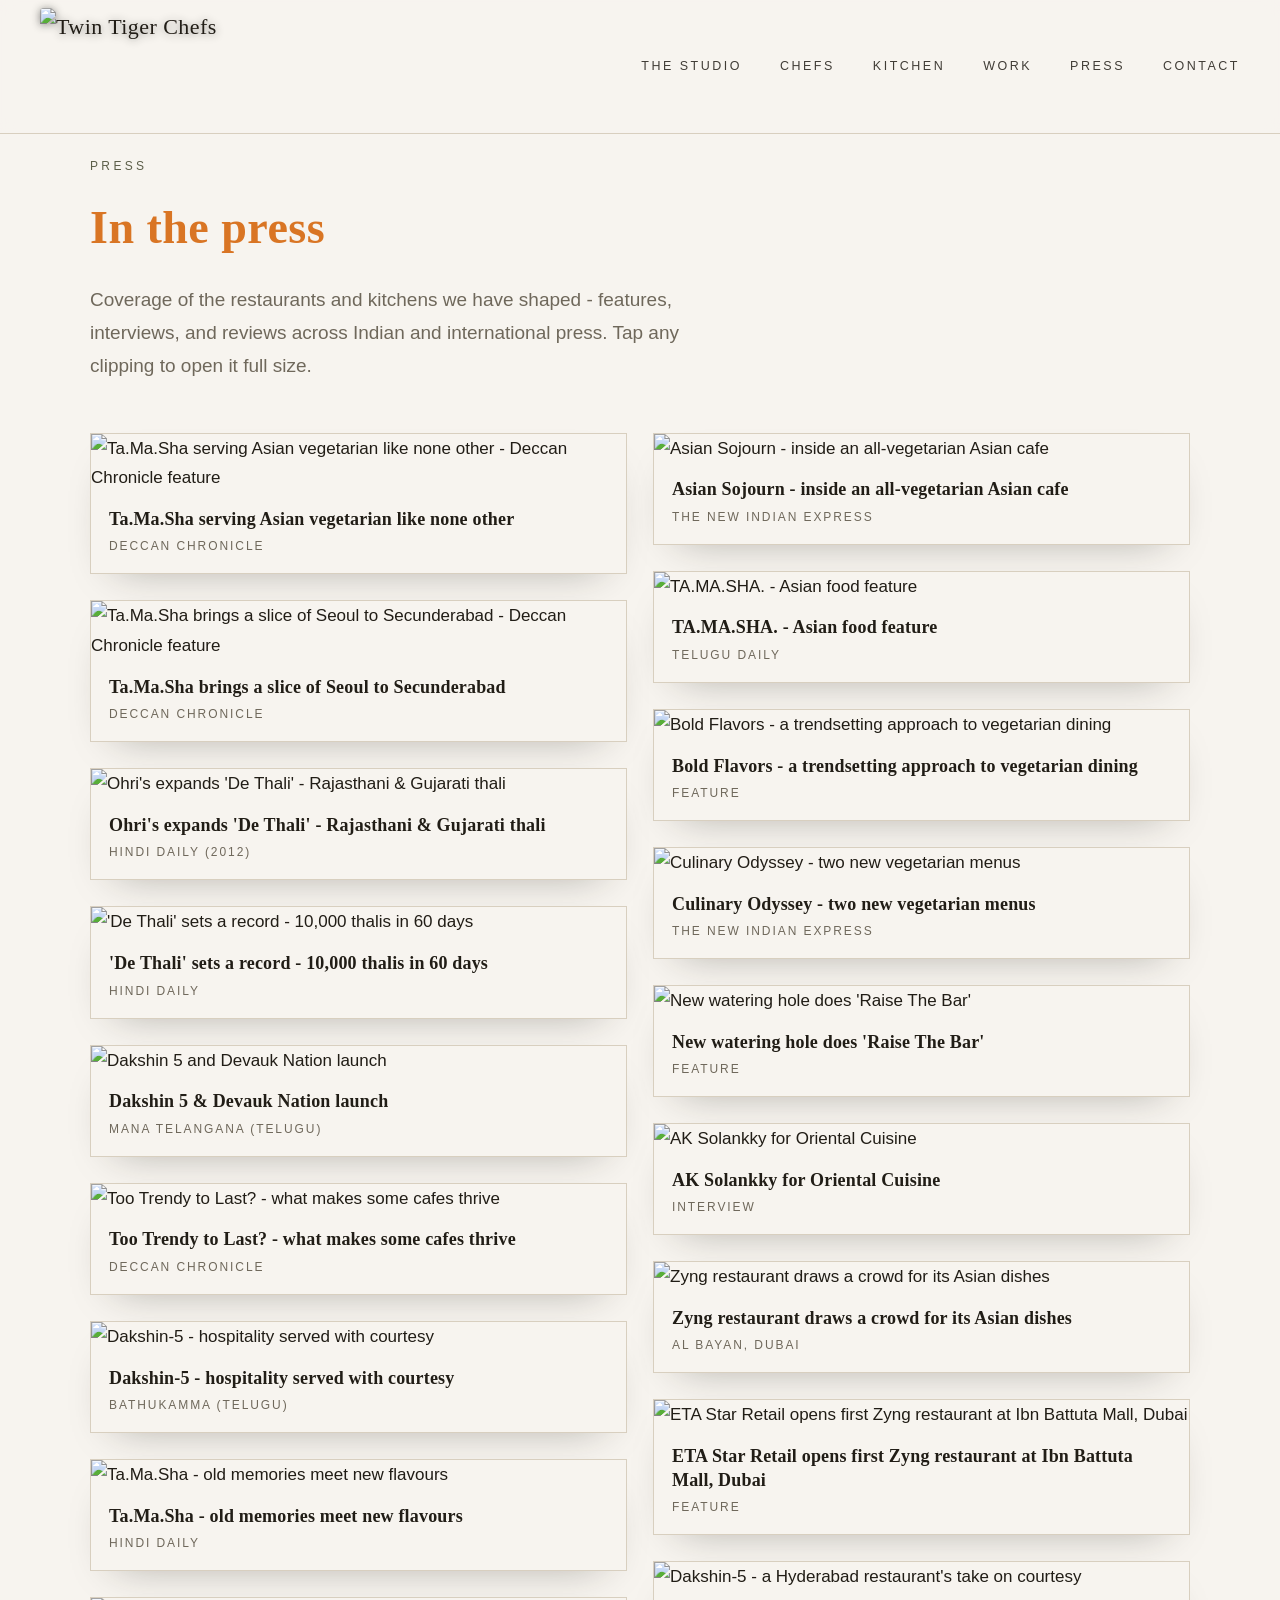
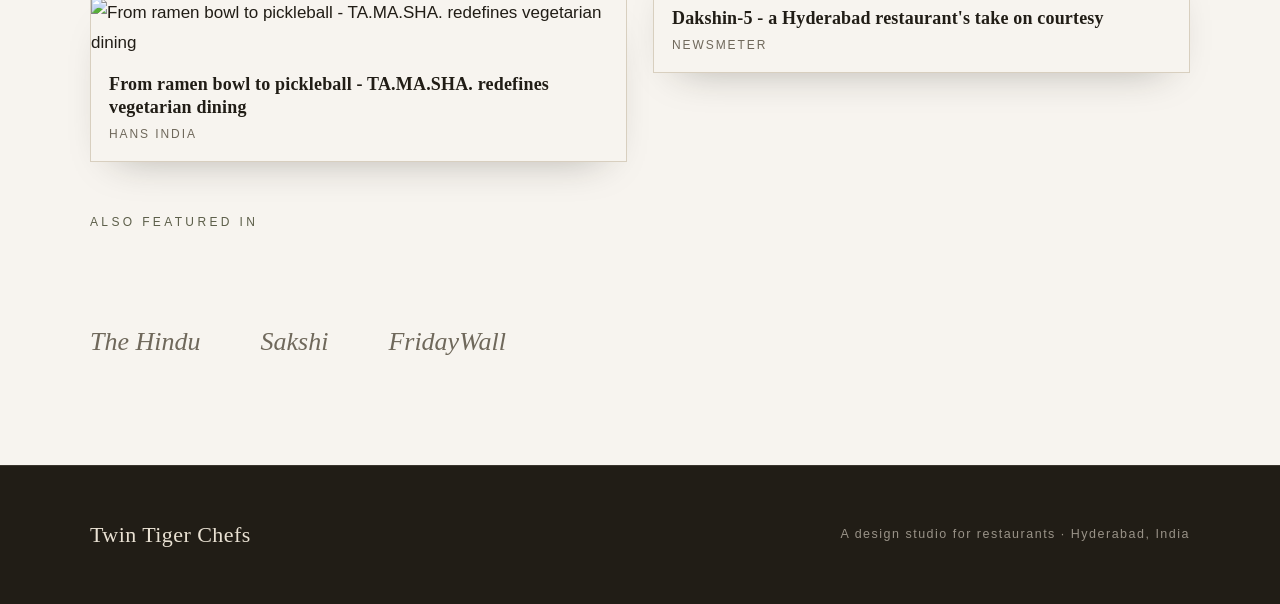
==== press.html @ 83299193 "Add files via upload" ====
<!DOCTYPE html>
<html lang="en" class="no-js">
<head>
<meta charset="utf-8">
<meta name="viewport" content="width=device-width, initial-scale=1">
<title>Twin Tiger Chefs - Press</title>
<meta name="description" content="Press coverage of the restaurants and kitchens shaped by Twin Tiger Chefs - features, interviews, and reviews across Indian and international press.">
<link rel="icon" type="image/png" href="assets/favicon.png">
<link rel="apple-touch-icon" href="assets/favicon.png">
<meta property="og:type" content="website">
<meta property="og:site_name" content="Twin Tiger Chefs">
<meta property="og:title" content="Twin Tiger Chefs - Press">
<meta property="og:description" content="Features, interviews, and reviews across Indian and international press.">
<meta property="og:url" content="https://twintigerchef.food/press.html">
<link rel="stylesheet" href="fonts.css">
<link rel="stylesheet" href="styles.css">
<script>document.documentElement.className='';if(location.search.indexOf('reveal')>-1)document.documentElement.classList.add('reveal-all');</script>
</head>
<body>

<!-- ===== NAV ===== -->
<header class="nav solid" id="nav">
  <a href="index.html#top" class="brand" aria-label="Twin Tiger Chefs"><img src="assets/logo.png" alt="Twin Tiger Chefs" class="brand-logo"></a>
  <nav class="navlinks">
    <a href="index.html#studio">The Studio</a>
    <div class="navdrop">
      <a href="index.html#tina" class="navdrop-top">Chefs</a>
      <div class="navdrop-menu">
        <a href="index.html#tina">Chef Tina</a>
        <a href="index.html#solankky">AK Solankky</a>
      </div>
    </div>
    <a href="index.html#gallery">Kitchen</a>
    <a href="index.html#work">Work</a>
    <a href="press.html" aria-current="page">Press</a>
    <a href="index.html#contact">Contact</a>
  </nav>
</header>

<!-- ===== PRESS ===== -->
<section id="press" class="press-page">
  <div class="wrap">
    <div class="lead reveal">
      <span class="eyebrow">Press</span>
      <h2>In the press</h2>
      <p>Coverage of the restaurants and kitchens we have shaped - features, interviews, and reviews across Indian and international press. Tap any clipping to open it full size.</p>
    </div>
    <div class="press-grid">
      <a class="press-item reveal" href="assets/work/work-27.jpg" target="_blank" rel="noopener">
        <img src="assets/work/work-27.jpg" alt="Ta.Ma.Sha serving Asian vegetarian like none other - Deccan Chronicle feature" loading="lazy">
        <div class="press-cap"><strong>Ta.Ma.Sha serving Asian vegetarian like none other</strong>Deccan Chronicle</div>
      </a>
      <a class="press-item reveal" href="assets/work/work-28.jpg" target="_blank" rel="noopener">
        <img src="assets/work/work-28.jpg" alt="Ta.Ma.Sha brings a slice of Seoul to Secunderabad - Deccan Chronicle feature" loading="lazy">
        <div class="press-cap"><strong>Ta.Ma.Sha brings a slice of Seoul to Secunderabad</strong>Deccan Chronicle</div>
      </a>
      <a class="press-item reveal" href="assets/work/work-25.jpg" target="_blank" rel="noopener">
        <img src="assets/work/work-25.jpg" alt="Ohri's expands 'De Thali' - Rajasthani &amp; Gujarati thali" loading="lazy">
        <div class="press-cap"><strong>Ohri's expands 'De Thali' - Rajasthani &amp; Gujarati thali</strong>Hindi daily (2012)</div>
      </a>
      <a class="press-item reveal" href="assets/work/work-26.jpg" target="_blank" rel="noopener">
        <img src="assets/work/work-26.jpg" alt="'De Thali' sets a record - 10,000 thalis in 60 days" loading="lazy">
        <div class="press-cap"><strong>'De Thali' sets a record - 10,000 thalis in 60 days</strong>Hindi daily</div>
      </a>
      <a class="press-item reveal" href="assets/work/work-24.jpg" target="_blank" rel="noopener">
        <img src="assets/work/work-24.jpg" alt="Dakshin 5 and Devauk Nation launch" loading="lazy">
        <div class="press-cap"><strong>Dakshin 5 &amp; Devauk Nation launch</strong>Mana Telangana (Telugu)</div>
      </a>
      <a class="press-item reveal" href="assets/work/work-21.jpg" target="_blank" rel="noopener">
        <img src="assets/work/work-21.jpg" alt="Too Trendy to Last? - what makes some cafes thrive" loading="lazy">
        <div class="press-cap"><strong>Too Trendy to Last? - what makes some cafes thrive</strong>Deccan Chronicle</div>
      </a>
      <a class="press-item reveal" href="assets/work/work-22.jpg" target="_blank" rel="noopener">
        <img src="assets/work/work-22.jpg" alt="Dakshin-5 - hospitality served with courtesy" loading="lazy">
        <div class="press-cap"><strong>Dakshin-5 - hospitality served with courtesy</strong>Bathukamma (Telugu)</div>
      </a>
      <a class="press-item reveal" href="assets/work/work-23.jpg" target="_blank" rel="noopener">
        <img src="assets/work/work-23.jpg" alt="Ta.Ma.Sha - old memories meet new flavours" loading="lazy">
        <div class="press-cap"><strong>Ta.Ma.Sha - old memories meet new flavours</strong>Hindi daily</div>
      </a>
      <a class="press-item reveal" href="assets/work/work-03.jpg" target="_blank" rel="noopener">
        <img src="assets/work/work-03.jpg" alt="From ramen bowl to pickleball - TA.MA.SHA. redefines vegetarian dining" loading="lazy">
        <div class="press-cap"><strong>From ramen bowl to pickleball - TA.MA.SHA. redefines vegetarian dining</strong>Hans India</div>
      </a>
      <a class="press-item reveal" href="assets/work/work-04.jpg" target="_blank" rel="noopener">
        <img src="assets/work/work-04.jpg" alt="Asian Sojourn - inside an all-vegetarian Asian cafe" loading="lazy">
        <div class="press-cap"><strong>Asian Sojourn - inside an all-vegetarian Asian cafe</strong>The New Indian Express</div>
      </a>
      <a class="press-item reveal" href="assets/work/work-05.jpg" target="_blank" rel="noopener">
        <img src="assets/work/work-05.jpg" alt="TA.MA.SHA. - Asian food feature" loading="lazy">
        <div class="press-cap"><strong>TA.MA.SHA. - Asian food feature</strong>Telugu daily</div>
      </a>
      <a class="press-item reveal" href="assets/work/work-06.jpg" target="_blank" rel="noopener">
        <img src="assets/work/work-06.jpg" alt="Bold Flavors - a trendsetting approach to vegetarian dining" loading="lazy">
        <div class="press-cap"><strong>Bold Flavors - a trendsetting approach to vegetarian dining</strong>Feature</div>
      </a>
      <a class="press-item reveal" href="assets/work/work-20.jpg" target="_blank" rel="noopener">
        <img src="assets/work/work-20.jpg" alt="Culinary Odyssey - two new vegetarian menus" loading="lazy">
        <div class="press-cap"><strong>Culinary Odyssey - two new vegetarian menus</strong>The New Indian Express</div>
      </a>
      <a class="press-item reveal" href="assets/work/work-12.jpg" target="_blank" rel="noopener">
        <img src="assets/work/work-12.jpg" alt="New watering hole does 'Raise The Bar'" loading="lazy">
        <div class="press-cap"><strong>New watering hole does 'Raise The Bar'</strong>Feature</div>
      </a>
      <a class="press-item reveal" href="assets/work/work-13.jpg" target="_blank" rel="noopener">
        <img src="assets/work/work-13.jpg" alt="AK Solankky for Oriental Cuisine" loading="lazy">
        <div class="press-cap"><strong>AK Solankky for Oriental Cuisine</strong>Interview</div>
      </a>
      <a class="press-item reveal" href="assets/work/work-15.jpg" target="_blank" rel="noopener">
        <img src="assets/work/work-15.jpg" alt="Zyng restaurant draws a crowd for its Asian dishes" loading="lazy">
        <div class="press-cap"><strong>Zyng restaurant draws a crowd for its Asian dishes</strong>Al Bayan, Dubai</div>
      </a>
      <a class="press-item reveal" href="assets/work/work-14.jpg" target="_blank" rel="noopener">
        <img src="assets/work/work-14.jpg" alt="ETA Star Retail opens first Zyng restaurant at Ibn Battuta Mall, Dubai" loading="lazy">
        <div class="press-cap"><strong>ETA Star Retail opens first Zyng restaurant at Ibn Battuta Mall, Dubai</strong>Feature</div>
      </a>
      <a class="press-item reveal" href="assets/work/work-16.jpg" target="_blank" rel="noopener">
        <img src="assets/work/work-16.jpg" alt="Dakshin-5 - a Hyderabad restaurant's take on courtesy" loading="lazy">
        <div class="press-cap"><strong>Dakshin-5 - a Hyderabad restaurant's take on courtesy</strong>Newsmeter</div>
      </a>
    </div>
    <div class="press reveal">
      <span class="eyebrow" style="width:100%">Also featured in</span>
      <span class="p">The Hindu</span>
      <span class="p">Sakshi</span>
      <span class="p">FridayWall</span>
    </div>
  </div>
</section>

<!-- ===== FOOTER ===== -->
<footer class="foot">
  <div class="wrap">
    <span class="brand" data-brand>Twin Tiger Chefs</span>
    <span class="meta">A design studio for restaurants · Hyderabad, India</span>
  </div>
</footer>

<script>
var BRAND="Twin Tiger Chefs";
document.querySelectorAll('[data-brand]').forEach(function(el){el.textContent=BRAND;});
// keep nav solid on this page (no dark hero behind it)
var nav=document.getElementById('nav');
nav.classList.add('solid');
if(!document.documentElement.classList.contains('reveal-all')){
  var io=new IntersectionObserver(function(es){es.forEach(function(e){if(e.isIntersecting){e.target.classList.add('in');io.unobserve(e.target);}});},{rootMargin:'0px 0px -8% 0px'});
  document.querySelectorAll('.reveal').forEach(function(el){io.observe(el);});
  window.addEventListener('load',function(){setTimeout(function(){document.querySelectorAll('.reveal:not(.in)').forEach(function(el){el.classList.add('in');});},1200);});
}
</script>
</body>
</html>
---- fonts.css ----
@font-face{font-family:'Cormorant Garamond';font-style:normal;font-weight:400;font-display:swap;src:url('fonts/cormorant-garamond-400.woff2') format('woff2');}
@font-face{font-family:'Cormorant Garamond';font-style:normal;font-weight:500;font-display:swap;src:url('fonts/cormorant-garamond-500.woff2') format('woff2');}
@font-face{font-family:'Cormorant Garamond';font-style:normal;font-weight:600;font-display:swap;src:url('fonts/cormorant-garamond-600.woff2') format('woff2');}
@font-face{font-family:'Jost';font-style:normal;font-weight:300;font-display:swap;src:url('fonts/jost-300.woff2') format('woff2');}
@font-face{font-family:'Jost';font-style:normal;font-weight:400;font-display:swap;src:url('fonts/jost-400.woff2') format('woff2');}
@font-face{font-family:'Jost';font-style:normal;font-weight:500;font-display:swap;src:url('fonts/jost-500.woff2') format('woff2');}
---- styles.css ----
/* ============================================================
   Twin Tiger Studio — static site styles
   Palette, type, and spacing are defined once in :root below.
   Change brand name in index.html (BRAND const, one place).
   ============================================================ */
:root{
  --bone:#f7f4ef;        /* base warm off-white */
  --sand:#efe8dd;        /* alternate section */
  --ink:#211d16;         /* warm off-black */
  --muted:#6f685b;       /* secondary text */
  --line:#d8cfbf;        /* hairlines */
  --accent:#5c5e49;      /* quiet olive, used sparingly */
  --dark:#211d16;        /* dark sections */
  --dark-text:#e9e1d3;
  --maxw:1180px;
  --serif:'Cormorant Garamond',Georgia,'Times New Roman',serif;
  --sans:'Jost','Helvetica Neue',Arial,sans-serif;
}
*{box-sizing:border-box;margin:0;padding:0}
html{scroll-behavior:smooth}
body{
  background:var(--bone);color:var(--ink);
  font-family:var(--sans);font-weight:300;
  font-size:17px;line-height:1.75;-webkit-font-smoothing:antialiased;
  text-rendering:optimizeLegibility;
}
.wrap{max-width:var(--maxw);margin:0 auto;padding:0 40px}
section{padding:130px 0}
h1,h2,h3{font-family:var(--serif);font-weight:400;letter-spacing:.01em;line-height:1.08}
p{color:var(--muted)}
a{color:inherit;text-decoration:none}

/* eyebrow label */
.eyebrow{
  font-family:var(--sans);font-weight:400;font-size:12px;
  letter-spacing:.28em;text-transform:uppercase;color:var(--accent);
  margin-bottom:26px;display:inline-block;
}

/* buttons / CTA */
.cta{
  display:inline-block;font-family:var(--sans);font-weight:400;
  font-size:13px;letter-spacing:.22em;text-transform:uppercase;
  color:var(--ink);border:1px solid var(--ink);
  padding:16px 34px;transition:background .4s ease,color .4s ease;
}
.cta:hover{background:var(--ink);color:var(--bone)}
.cta.light{color:var(--dark-text);border-color:var(--dark-text)}
.cta.light:hover{background:var(--dark-text);color:var(--ink)}

/* nav */
header.nav{
  position:fixed;top:0;left:0;right:0;z-index:50;
  display:flex;align-items:center;justify-content:space-between;
  padding:8px 40px;transition:background .5s ease,padding .5s ease,border-color .5s;
  border-bottom:1px solid transparent;
}
header.nav.solid{background:rgba(247,244,239,.92);backdrop-filter:blur(8px);border-bottom-color:var(--line);padding:8px 40px}
.brand{font-family:var(--serif);font-size:22px;letter-spacing:.02em;color:#fff;transition:color .5s}
header.nav.solid .brand{color:var(--ink)}
.navlinks{display:flex;gap:38px}
.navlinks a{font-size:12.5px;letter-spacing:.2em;text-transform:uppercase;color:#fff;opacity:.85;transition:color .5s,opacity .3s}
.navlinks a:hover{opacity:1}
header.nav.solid .navlinks a{color:var(--ink)}
.navtoggle{display:none}

/* placeholder image blocks */
.ph{position:relative;overflow:hidden;background:
  linear-gradient(135deg,#cdbfa9 0%,#b8a88f 45%,#9d8e75 100%);}
.ph::after{
  content:attr(data-label);position:absolute;inset:0;
  display:flex;align-items:center;justify-content:center;text-align:center;
  font-family:var(--sans);font-size:11px;letter-spacing:.22em;text-transform:uppercase;
  color:rgba(255,255,255,.85);padding:20px;
}
.ph.dark{background:linear-gradient(135deg,#3a352b 0%,#2a261d 60%,#211d16 100%)}
.ph.soft{background:linear-gradient(135deg,#e4dccc 0%,#d4c8b2 100%)}
.ph.soft::after{color:rgba(60,52,40,.7)}

/* hero */
.hero{position:relative;height:100vh;min-height:660px;display:flex;align-items:center;color:#fff}
.hero .ph{position:absolute;inset:0}
.hero .ph::after{align-items:flex-end;justify-content:flex-end;padding:18px 24px;color:rgba(255,255,255,.5)}
.hero .veil{position:absolute;inset:0;background:linear-gradient(90deg,rgba(18,15,11,.85) 0%,rgba(18,15,11,.6) 45%,rgba(18,15,11,.42) 100%),linear-gradient(180deg,rgba(18,15,11,.28) 0%,rgba(18,15,11,.12) 24%,rgba(18,15,11,.4) 100%)}
.hero .wrap{position:relative;z-index:2}
.hero .eyebrow{color:#d7cdb9}
.hero h1{font-size:clamp(46px,6.4vw,92px);font-weight:400;max-width:14ch;margin-bottom:30px}
.hero p.lede{color:rgba(255,255,255,.86);font-size:19px;font-weight:300;max-width:44ch;margin-bottom:40px}

/* generic section intro */
.lead h2{font-size:clamp(30px,3.6vw,50px);max-width:20ch;margin-bottom:30px}
.lead p{font-size:19px;max-width:56ch}
.center{text-align:center}
.center .lead-inner{margin:0 auto}
.center p{margin-left:auto;margin-right:auto}

/* chef split */
.split{display:grid;grid-template-columns:1fr 1fr;gap:80px;align-items:center}
.split.alt .txt{order:1}
.split.alt .media{order:2}
.split .media .ph{aspect-ratio:4/5;width:100%}
.split h2{font-size:clamp(32px,3.8vw,52px);margin-bottom:8px}
.split .role{font-size:12px;letter-spacing:.26em;text-transform:uppercase;color:var(--accent);margin-bottom:26px}
.split .kicker{font-family:var(--serif);font-style:italic;font-size:22px;color:var(--ink);margin-bottom:22px}
.split ul{list-style:none;margin:28px 0;columns:2;column-gap:30px}
.split ul li{font-size:15px;color:var(--muted);padding:7px 0;border-bottom:1px solid var(--line);break-inside:avoid}
.split .close{font-family:var(--serif);font-size:24px;color:var(--ink);margin-top:22px}

/* how we work */
.steps{display:grid;grid-template-columns:repeat(3,1fr);gap:50px;margin-top:70px}
.step .n{font-family:var(--serif);font-size:20px;color:var(--accent);border-top:1px solid var(--line);padding-top:20px;margin-bottom:14px;display:block}
.step h3{font-size:26px;margin-bottom:10px}
.step p{font-size:15px}

/* services grid */
.svc{display:grid;grid-template-columns:1fr 1fr;gap:0;margin-top:60px;border-top:1px solid var(--line);border-left:1px solid var(--line)}
.svc .cell{padding:50px;border-right:1px solid var(--line);border-bottom:1px solid var(--line)}
.svc .cell .lead-by{font-size:11px;letter-spacing:.24em;text-transform:uppercase;color:var(--accent);margin-bottom:16px}
.svc .cell h3{font-size:28px;margin-bottom:14px}
.svc .cell p{font-size:15.5px}

/* work / portfolio */
.projects{display:grid;grid-template-columns:1fr 1fr;gap:60px;margin-top:66px}
.project .ph{aspect-ratio:3/2;width:100%;margin-bottom:24px}
.project .meta{font-size:12px;letter-spacing:.2em;text-transform:uppercase;color:var(--accent);margin-bottom:10px}
.project h3{font-size:30px;margin-bottom:8px}
.project p{font-size:15.5px}

/* who / press */
.audience{display:grid;grid-template-columns:repeat(3,1fr);gap:40px;margin-top:60px}
.audience .a{border-top:1px solid var(--line);padding-top:22px;font-family:var(--serif);font-size:24px;color:var(--ink)}
.press{display:flex;gap:60px;flex-wrap:wrap;margin-top:50px;align-items:baseline}
.press .p{font-family:var(--serif);font-style:italic;font-size:26px;color:var(--muted)}

/* contact (dark) */
.contact{background:var(--dark);color:var(--dark-text)}
.contact h2{color:#fff;font-size:clamp(34px,4.4vw,64px);max-width:16ch;margin-bottom:26px}
.contact .manifesto{font-family:var(--serif);font-size:22px;color:rgba(233,225,211,.8);font-style:italic;margin-bottom:44px;max-width:40ch}
.form{display:grid;grid-template-columns:1fr 1fr;gap:22px;max-width:620px;margin-top:40px}
.form input,.form textarea{
  background:transparent;border:none;border-bottom:1px solid rgba(233,225,211,.32);
  color:var(--dark-text);font-family:var(--sans);font-weight:300;font-size:15px;
  padding:14px 2px;width:100%;
}
.form input::placeholder,.form textarea::placeholder{color:rgba(233,225,211,.5);letter-spacing:.04em}
.form input:focus,.form textarea:focus{outline:none;border-bottom-color:var(--dark-text)}
.form .full{grid-column:1/-1}
.form textarea{resize:vertical;min-height:90px}
.form .submit{grid-column:1/-1;justify-self:start;margin-top:10px}

/* footer */
footer.foot{background:var(--dark);color:rgba(233,225,211,.6);border-top:1px solid rgba(233,225,211,.12);padding:50px 0}
footer.foot .wrap{display:flex;justify-content:space-between;align-items:center;flex-wrap:wrap;gap:20px}
footer.foot .brand{color:var(--dark-text)}
footer.foot .meta{font-size:12.5px;letter-spacing:.12em}

/* reveal motion */
.reveal{opacity:0;transform:translateY(16px);transition:opacity .9s ease,transform .9s ease}
.reveal.in{opacity:1;transform:none}
html.reveal-all .reveal,.no-js .reveal{opacity:1!important;transform:none!important;transition:none!important}

/* responsive */
@media(max-width:860px){
  section{padding:88px 0}
  .wrap{padding:0 24px}
  header.nav{padding:8px 24px}
  .navlinks{display:none}
  .split{grid-template-columns:1fr;gap:40px}
  .split.alt .txt{order:2}.split.alt .media{order:1}
  .split ul{columns:1}
  .steps{grid-template-columns:1fr;gap:34px}
  .svc{grid-template-columns:1fr}
  .svc .cell{padding:34px 26px}
  .projects{grid-template-columns:1fr;gap:44px}
  .audience{grid-template-columns:1fr}
  .form{grid-template-columns:1fr}
  .hero{min-height:600px}
  footer.foot .wrap{flex-direction:column;text-align:center}
}

/* real photos in place of placeholder blocks */
.ph.photo{background-size:cover;background-repeat:no-repeat}
.ph.photo::after{content:none}
#tina .ph.photo,#solanky .ph.photo{background-size:contain;background-repeat:no-repeat;background-color:transparent;-webkit-mask-image:linear-gradient(to bottom,#000 80%,rgba(0,0,0,.72) 88%,rgba(0,0,0,.32) 94%,transparent 100%);mask-image:linear-gradient(to bottom,#000 80%,rgba(0,0,0,.72) 88%,rgba(0,0,0,.32) 94%,transparent 100%)}
#solanky .ph.photo{transform:scaleX(-1)}

/* ============================================================
   Enrichment: hero carousel, texture breaks, gallery, cuisines
   ============================================================ */

/* hero carousel slides */
.hero .slides{position:absolute;inset:0;z-index:0}
.hero .slide{position:absolute;inset:0;background-size:cover;background-position:center;
  opacity:0;transition:opacity 2.4s ease-in-out;will-change:opacity}
.hero .slide.on{opacity:1}

/* full-bleed texture break */
.texture{position:relative;height:360px;background-size:cover;background-position:center}
.texture::before{content:"";position:absolute;inset:0;
  background:linear-gradient(180deg,rgba(24,20,15,.62),rgba(24,20,15,.5))}
.texture .line{position:relative;z-index:2;height:100%;display:flex;align-items:center;justify-content:center;text-align:center}
.texture .line span{font-family:var(--serif);font-style:italic;
  font-size:clamp(21px,2.8vw,33px);color:#f3ede1;letter-spacing:.01em;
  padding:0 28px;max-width:26ch;line-height:1.3;text-shadow:0 1px 18px rgba(0,0,0,.35)}

/* gallery grid */
#gallery .grid{display:grid;grid-template-columns:repeat(3,1fr);gap:14px;margin-top:64px}
#gallery .g{position:relative;overflow:hidden;aspect-ratio:1/1;background:var(--sand)}
#gallery .g .ph{position:absolute;inset:0;background-size:cover;background-repeat:no-repeat;
  transition:transform 1.5s ease}
#gallery .g:hover .ph{transform:scale(1.05)}

/* cuisines band */
.cuisines{display:grid;grid-template-columns:repeat(3,1fr);gap:12px;margin-top:60px}
.cuisines .c{position:relative;aspect-ratio:5/4;overflow:hidden}
.cuisines .c .ph{position:absolute;inset:0;background-size:cover;background-repeat:no-repeat;
  transition:transform 1.6s ease}
.cuisines .c:hover .ph{transform:scale(1.06)}
.cuisines .c::after{content:"";position:absolute;inset:0;z-index:1;
  background:linear-gradient(180deg,rgba(20,16,12,.04) 32%,rgba(20,16,12,.74))}
.cuisines .c .name{position:absolute;left:22px;bottom:18px;z-index:2;
  font-family:var(--serif);font-size:24px;color:#fff;letter-spacing:.01em;
  text-shadow:0 1px 14px rgba(0,0,0,.4)}

@media(max-width:860px){
  #gallery .grid{grid-template-columns:repeat(2,1fr);gap:10px}
  .cuisines{grid-template-columns:repeat(2,1fr);gap:10px}
  .cuisines .c .name{font-size:20px;left:16px;bottom:14px}
  .texture{height:260px}
  .texture .line span{font-size:20px}
}

/* cuisines slideshow (matches hero cross-fade) */
.cuisine-show{position:relative;margin-top:56px;aspect-ratio:16/7;overflow:hidden;background:var(--dark)}
.cuisine-show .cslide{position:absolute;inset:0;background-size:cover;background-position:center;
  opacity:0;transition:opacity 2.2s ease-in-out;will-change:opacity}
.cuisine-show .cslide.on{opacity:1}
.cuisine-show .cslide::after{content:"";position:absolute;inset:0;z-index:1;
  background:linear-gradient(180deg,rgba(20,16,12,.06) 40%,rgba(20,16,12,.72))}
.cuisine-show .cslide .name{position:absolute;left:38px;bottom:32px;z-index:2;
  font-family:var(--serif);font-size:clamp(28px,3.4vw,44px);color:#fff;letter-spacing:.01em;
  text-shadow:0 2px 18px rgba(0,0,0,.45)}
@media(max-width:860px){
  .cuisine-show{aspect-ratio:4/3;margin-top:40px}
  .cuisine-show .cslide .name{left:22px;bottom:20px;font-size:26px}
}

/* gallery slideshow (one dish at a time, matches hero/cuisines) */
.gallery-show{position:relative;margin-top:64px;aspect-ratio:3/2;overflow:hidden;background:var(--sand);
  box-shadow:0 24px 60px -30px rgba(33,29,22,.5)}
.gallery-show .gslide{position:absolute;inset:0;background-size:cover;background-position:center;
  opacity:0;transition:opacity 2.2s ease-in-out;will-change:opacity}
.gallery-show .gslide.on{opacity:1}
@media(max-width:860px){
  .gallery-show{aspect-ratio:4/5;margin-top:40px}
}

/* ============================================================
   Update: brighter slideshow imagery + inline contact status
   ============================================================ */

/* brighten images across all slideshows (hero, kitchen gallery, cuisines) */
.hero .slide,
.kimg,
.wgal-slide img,
.polaroid .cslide{filter:brightness(1.09) contrast(1.02) saturate(1.05)}

/* inline success / error line under the contact form */
.form-status{max-width:620px;margin-top:24px;font-family:var(--serif);font-style:italic;
  font-size:20px;line-height:1.5;color:rgba(233,225,211,.85);opacity:0;transition:opacity .5s ease}
.form-status.ok{opacity:1}
.form-status.err{opacity:1;color:#e6b7a6;font-style:normal;font-family:var(--sans);
  font-size:15px;letter-spacing:.02em;line-height:1.6}

/* ============================================================
   Brand logo in nav + Chefs dropdown
   ============================================================ */
.brand{display:flex;align-items:center}
.brand-logo{height:117px;width:auto;display:block;border-radius:4px;filter:drop-shadow(0 1px 4px rgba(0,0,0,.45))}
@media(max-width:860px){ .brand-logo{height:83px} }

.navdrop{position:relative;display:flex;align-items:center}
.navdrop::after{content:"";position:absolute;top:100%;left:-10px;right:-10px;height:18px}
.navdrop-menu{
  position:absolute;top:100%;left:50%;transform:translateX(-50%);margin-top:14px;
  display:none;flex-direction:column;
  background:rgba(247,244,239,.98);backdrop-filter:blur(8px);
  border:1px solid var(--line);box-shadow:0 12px 32px rgba(18,15,11,.14);
  padding:6px 0;min-width:184px;
}
.navdrop:hover .navdrop-menu{display:flex}
.navdrop-menu a{
  color:var(--ink) !important;opacity:.9;padding:11px 22px;
  font-size:12px;letter-spacing:.18em;text-transform:uppercase;white-space:nowrap;
}
.navdrop-menu a:hover{opacity:1;background:var(--sand)}
/* ===== Selected-work sliding carousel ===== */
#workgallery .lead{margin-bottom:46px}
.wgal{position:relative;max-width:920px;margin:0 auto}
.wgal-viewport{overflow:hidden;border:1px solid var(--line);
  box-shadow:0 26px 64px -30px rgba(33,29,22,.5);background:var(--bone)}
.wgal-track{display:flex;transition:transform .8s cubic-bezier(.65,0,.35,1);will-change:transform}
.wgal-slide{flex:0 0 100%;aspect-ratio:16/9;background:var(--sand)}
.wgal-slide img{width:100%;height:100%;object-fit:cover;display:block}
.wgal-arrow{position:absolute;top:50%;transform:translateY(-50%);z-index:3;
  width:44px;height:44px;border-radius:50%;border:1px solid var(--line);
  background:rgba(247,244,239,.9);color:var(--ink);font-family:var(--serif);font-size:24px;line-height:1;
  cursor:pointer;display:flex;align-items:center;justify-content:center;padding-bottom:3px;
  -webkit-backdrop-filter:blur(3px);backdrop-filter:blur(3px);opacity:.82;
  transition:background .35s ease,color .35s ease,opacity .35s ease,border-color .35s ease}
.wgal:hover .wgal-arrow{opacity:1}
.wgal-arrow:hover{background:var(--ink);color:var(--bone);border-color:var(--ink)}
.wgal-arrow.prev{left:-22px}
.wgal-arrow.next{right:-22px}
.wgal-dots{display:flex;flex-wrap:wrap;gap:9px;justify-content:center;margin-top:28px}
.wgal-dots button{width:7px;height:7px;border-radius:50%;border:0;padding:0;cursor:pointer;
  background:var(--line);transition:background .35s ease,transform .35s ease}
.wgal-dots button:hover{background:var(--muted)}
.wgal-dots button.on{background:var(--accent);transform:scale(1.45)}
@media(max-width:980px){.wgal{max-width:100%}.wgal-arrow.prev{left:12px}.wgal-arrow.next{right:12px}}
@media(max-width:640px){.wgal-arrow{width:38px;height:38px;font-size:20px}.wgal-arrow.prev{left:8px}.wgal-arrow.next{right:8px}}

/* ===== Press page ===== */
.press-page{padding-top:150px}
.press-page .lead{margin-bottom:50px}
.press-grid{column-count:2;column-gap:26px}
@media(max-width:760px){.press-grid{column-count:1}.press-page{padding-top:120px}}
.press-item{display:block;break-inside:avoid;margin:0 0 26px;background:var(--bone);
  border:1px solid var(--line);box-shadow:0 18px 44px -26px rgba(33,29,22,.4);
  overflow:hidden;text-decoration:none;
  transition:box-shadow .35s ease,transform .35s ease}
.press-item:hover{box-shadow:0 26px 60px -24px rgba(33,29,22,.55);transform:translateY(-3px)}
.press-item img{display:block;width:100%;height:auto}
.press-cap{padding:15px 18px 18px;font-family:var(--sans);font-size:12px;line-height:1.5;
  color:var(--muted);letter-spacing:.16em;text-transform:uppercase}
.press-cap strong{display:block;margin-bottom:6px;color:var(--ink);font-weight:600;
  font-family:var(--serif);font-size:18px;line-height:1.3;letter-spacing:.01em;text-transform:none}

/* See all press link under homepage carousel */
.wgal-more{text-align:center;margin-top:30px}
.wgal-more a{font-family:var(--sans);font-size:13px;letter-spacing:.16em;text-transform:uppercase;
  color:var(--accent);text-decoration:none;border-bottom:1px solid var(--line);padding-bottom:3px;
  transition:color .3s ease,border-color .3s ease}
.wgal-more a:hover{color:var(--ink);border-color:var(--ink)}

/* ===== Chef Instagram link ===== */
.ig-link{display:inline-flex;align-items:center;gap:9px;margin-top:26px;
  font-family:var(--sans);font-size:13px;letter-spacing:.14em;text-transform:uppercase;
  color:var(--accent);text-decoration:none;transition:color .3s ease}
.ig-link:hover{color:var(--ink)}
.ig-link svg{flex:none;display:block}



/* ============================================================
   Update: cuisine caption lines (THE RANGE) — additive only
   Wraps each cuisine name + a one-line description in a
   bottom-anchored caption block. Name typography is unchanged;
   only its positioning flows inside the new .cap block.
   ============================================================ */
.cuisine-show .cslide .cap{position:absolute;left:38px;bottom:28px;z-index:2;
  display:flex;flex-direction:column;gap:9px;max-width:min(620px,72%)}
.cuisine-show .cslide .cap .name{position:static;left:auto;bottom:auto}
.cuisine-show .cslide .blurb{font-family:var(--sans);font-size:16px;line-height:1.42;
  color:rgba(255,255,255,.92);letter-spacing:.01em;text-shadow:0 1px 12px rgba(0,0,0,.5)}
@media(max-width:860px){
  .cuisine-show .cslide .cap{left:22px;bottom:18px;gap:6px;max-width:86%}
  .cuisine-show .cslide .blurb{font-size:13px;line-height:1.38}
}



/* ============================================================
   Round 3 — combined refinements (additive; later source order
   overrides earlier rules). Grouped by requested change.
   ============================================================ */
:root{ --brand:#d97524; }   /* tiger-logo amber */

/* Brand amber + bold on chef names and section headlines */
.lead h2{color:var(--brand);font-weight:600}
.split h2{color:var(--brand);font-weight:600}

/* Tighten oversized vertical whitespace */
section{padding:100px 0}
.svc{margin-top:44px}
@media(max-width:860px){ section{padding:72px 0} }

/* (a) Centered hero; even veil; let the two-line heading breathe */
.hero .wrap{text-align:center}
.hero h1{margin-left:auto;margin-right:auto;max-width:none;margin-bottom:22px}
.hero p.lede{margin-left:auto;margin-right:auto;max-width:50ch;margin-bottom:30px}
.hero .veil{background:
  linear-gradient(180deg,rgba(18,15,11,.5) 0%,rgba(18,15,11,.32) 42%,rgba(18,15,11,.6) 100%)}

/* (b) let the merged-section heading keep its two lines */
#how .lead h2{max-width:none}
#who .lead h2{max-width:none}


/* (c) THE RANGE — uniform, even, aligned framed grid */
.range-grid{display:grid;grid-template-columns:repeat(3,1fr);gap:18px;margin-top:50px}
.range-grid .rbox{border:1px solid var(--line);background:var(--bone);padding:10px;
  box-shadow:0 14px 34px -26px rgba(33,29,22,.5)}
.range-grid .rimg{aspect-ratio:4/3;background-size:cover;background-position:center;
  filter:brightness(1.08) contrast(1.02) saturate(1.03)}
.range-grid figcaption{display:flex;flex-direction:column;gap:5px;padding:14px 8px 8px}
.range-grid .name{font-family:var(--serif);font-size:22px;color:var(--ink);font-weight:600;line-height:1.12}
.range-grid .blurb{font-family:var(--sans);font-size:14px;line-height:1.42;color:var(--muted)}
@media(max-width:860px){ .range-grid{grid-template-columns:repeat(2,1fr);gap:12px} }
@media(max-width:520px){ .range-grid{grid-template-columns:1fr} }

/* (d)+(l) FROM THE KITCHEN — compact framed grid (fixes oversized images) */
.kgrid{display:grid;grid-template-columns:repeat(3,1fr);gap:14px;margin-top:50px}
.kbox{overflow:hidden;border:1px solid var(--line);background:var(--sand)}
.kimg{aspect-ratio:4/3;background-size:cover;background-position:center;
  filter:brightness(1.08) contrast(1.02) saturate(1.03);transition:transform 1.2s ease}
.kbox:hover .kimg{transform:scale(1.05)}
@media(max-width:860px){ .kgrid{grid-template-columns:repeat(2,1fr);gap:10px} }

/* (i) WHO WE WORK WITH — clean cards with subtle amber accent */
.audience{display:grid;grid-template-columns:repeat(3,1fr);gap:22px;margin-top:56px}
.audience .a{background:var(--sand);border:1px solid var(--line);border-top:3px solid var(--brand);
  padding:30px 28px 32px;display:block}
.audience .a .a-mark{font-family:var(--serif);font-size:20px;color:var(--brand);display:block;margin-bottom:14px}
.audience .a h3{font-family:var(--serif);font-size:23px;color:var(--ink);line-height:1.14;margin-bottom:10px}
.audience .a p{font-size:14.5px;line-height:1.5}

/* (l) Chef Tina working photo, stacked under the portrait */
/* (k) CONTACT — warmer, lighter dark + centered */
.contact{background:#3a3228}
.contact .wrap{text-align:center}
.contact h2{margin-left:auto;margin-right:auto}
.contact .manifesto{margin-left:auto;margin-right:auto;max-width:46ch}
.contact .form{margin-left:auto;margin-right:auto}
.contact .form input,.contact .form textarea{text-align:left}
.contact .form .submit{justify-self:center}
.contact .form-status{margin-left:auto;margin-right:auto;text-align:center}

/* (8) shrink large desktop images */
@media(min-width:861px){
  .split .media{max-width:380px;width:100%;margin-left:auto;margin-right:auto}
  .project .ph{max-width:480px;margin-left:auto;margin-right:auto}
  .texture{height:300px}
}

/* (r5) 500+ stat folded into the centered studio intro */
#studio .studio-stat{margin-top:40px;display:flex;flex-direction:column;align-items:center;gap:6px}
#studio .studio-stat .n{font-family:var(--serif);font-weight:400;font-size:clamp(56px,7vw,92px);line-height:1;color:var(--brand)}
#studio .studio-stat p{font-size:19px;max-width:54ch;margin:0}

/* (r5b) services closing tagline */
#how .lead-close{font-family:var(--serif);font-size:22px;color:var(--ink);margin-top:18px}


/* ============================================================
   Round 6: Range polaroid, client accordion, contact CTA
   ============================================================ */

/* Range — single cycling polaroid */
.polaroid{max-width:560px;margin:56px auto 0;background:#fdfbf6;padding:20px 20px 0;
  box-shadow:0 30px 70px -34px rgba(33,29,22,.55),0 2px 0 rgba(0,0,0,.04);
  border:1px solid #eee7d8;transform:rotate(-.6deg)}
.pola-window{position:relative;aspect-ratio:4/3;overflow:hidden;background:#181410}
.polaroid .cslide{position:absolute;inset:0;background-size:cover;background-position:center;
  opacity:0;transition:opacity 1.1s ease-in-out;will-change:opacity}
.polaroid .cslide.on{opacity:1}
.pola-caption{position:relative;height:78px;display:flex;align-items:center;justify-content:center}
.pola-caption .cname{position:absolute;font-family:var(--serif);font-size:27px;color:var(--ink);
  letter-spacing:.01em;opacity:0;transition:opacity 1.1s ease-in-out}
.pola-caption .cname.on{opacity:1}
@media(max-width:560px){ .polaroid{max-width:100%} .pola-caption .cname{font-size:22px} }

/* Contact CTA — solid amber for contrast on dark section */
.contact .form .submit{background:var(--brand);border-color:var(--brand);color:#fff}
.contact .form .submit:hover{background:#fff;border-color:#fff;color:var(--dark)}

/* ===== Roadmap (journey) ===== */
.roadmap{margin-top:58px;border-top:1px solid var(--line)}
.rstage{display:grid;grid-template-columns:auto 1fr;gap:44px;padding:38px 0;
  border-bottom:1px solid var(--line);align-items:start}
.rnum{font-family:var(--serif);font-weight:400;font-size:clamp(40px,5vw,64px);
  line-height:.9;color:var(--accent);min-width:1.6em}
.rstage-body h3{font-size:26px;margin-bottom:10px}
.rstage-body p{font-size:16px;line-height:1.6;color:var(--muted);max-width:54ch;margin-bottom:16px}
.rcomein{font-family:var(--sans);font-size:15px;color:var(--ink)}
.rlabel{display:inline-block;font-size:11px;letter-spacing:.22em;text-transform:uppercase;
  color:var(--accent);margin-right:16px}
@media(max-width:640px){.rstage{grid-template-columns:1fr;gap:10px}.rnum{font-size:36px}}

/* ===== Who We Work With — client accordion ===== */
.clients{margin-top:52px;display:flex;flex-direction:column;gap:20px}
.client{position:relative;background:var(--bone);border:1px solid var(--line);border-radius:3px;
  box-shadow:0 10px 30px -22px rgba(33,29,22,.45)}
/* amber accent line in the top-right corner */
.client::before{content:"";position:absolute;top:0;right:0;width:60px;height:3px;background:var(--brand)}
.client::after{content:"";position:absolute;top:0;right:0;width:3px;height:60px;background:var(--brand)}
.client>summary{list-style:none;cursor:pointer;padding:28px 30px;display:flex;
  flex-wrap:wrap;align-items:baseline;gap:6px 22px;position:relative}
.client>summary::-webkit-details-marker{display:none}
.client>summary:focus-visible{outline:2px solid var(--brand);outline-offset:4px}
.ctag{font-family:var(--serif);font-size:clamp(23px,2.6vw,30px);color:var(--ink);line-height:1.1}
.cintro{font-family:var(--sans);font-size:14.5px;color:var(--muted);flex:1 1 240px}
.cmark{margin-left:auto;width:16px;height:16px;flex:none;align-self:center;position:relative}
.cmark::before,.cmark::after{content:"";position:absolute;background:var(--brand);transition:transform .3s ease}
.cmark::before{top:7px;left:0;width:16px;height:2px}
.cmark::after{top:0;left:7px;width:2px;height:16px}
.client[open] .cmark::after{transform:scaleY(0)}
.client-body{padding:2px 30px 34px}
.client-body .roadmap{margin-top:6px;border-top:1px solid var(--line)}
.areas-label{margin-bottom:6px}
.areas{list-style:none;margin:0;padding:0;border-top:1px solid var(--line)}
.areas li{padding:20px 0;border-bottom:1px solid var(--line)}
.area-name{display:block;font-family:var(--serif);font-size:21px;color:var(--ink);margin-bottom:4px}
.area-note{font-family:var(--sans);font-size:15px;color:var(--muted)}
@media(max-width:640px){.client>summary{gap:4px 0;padding:22px 20px}.cintro{flex-basis:100%}.client-body{padding:2px 20px 26px}}
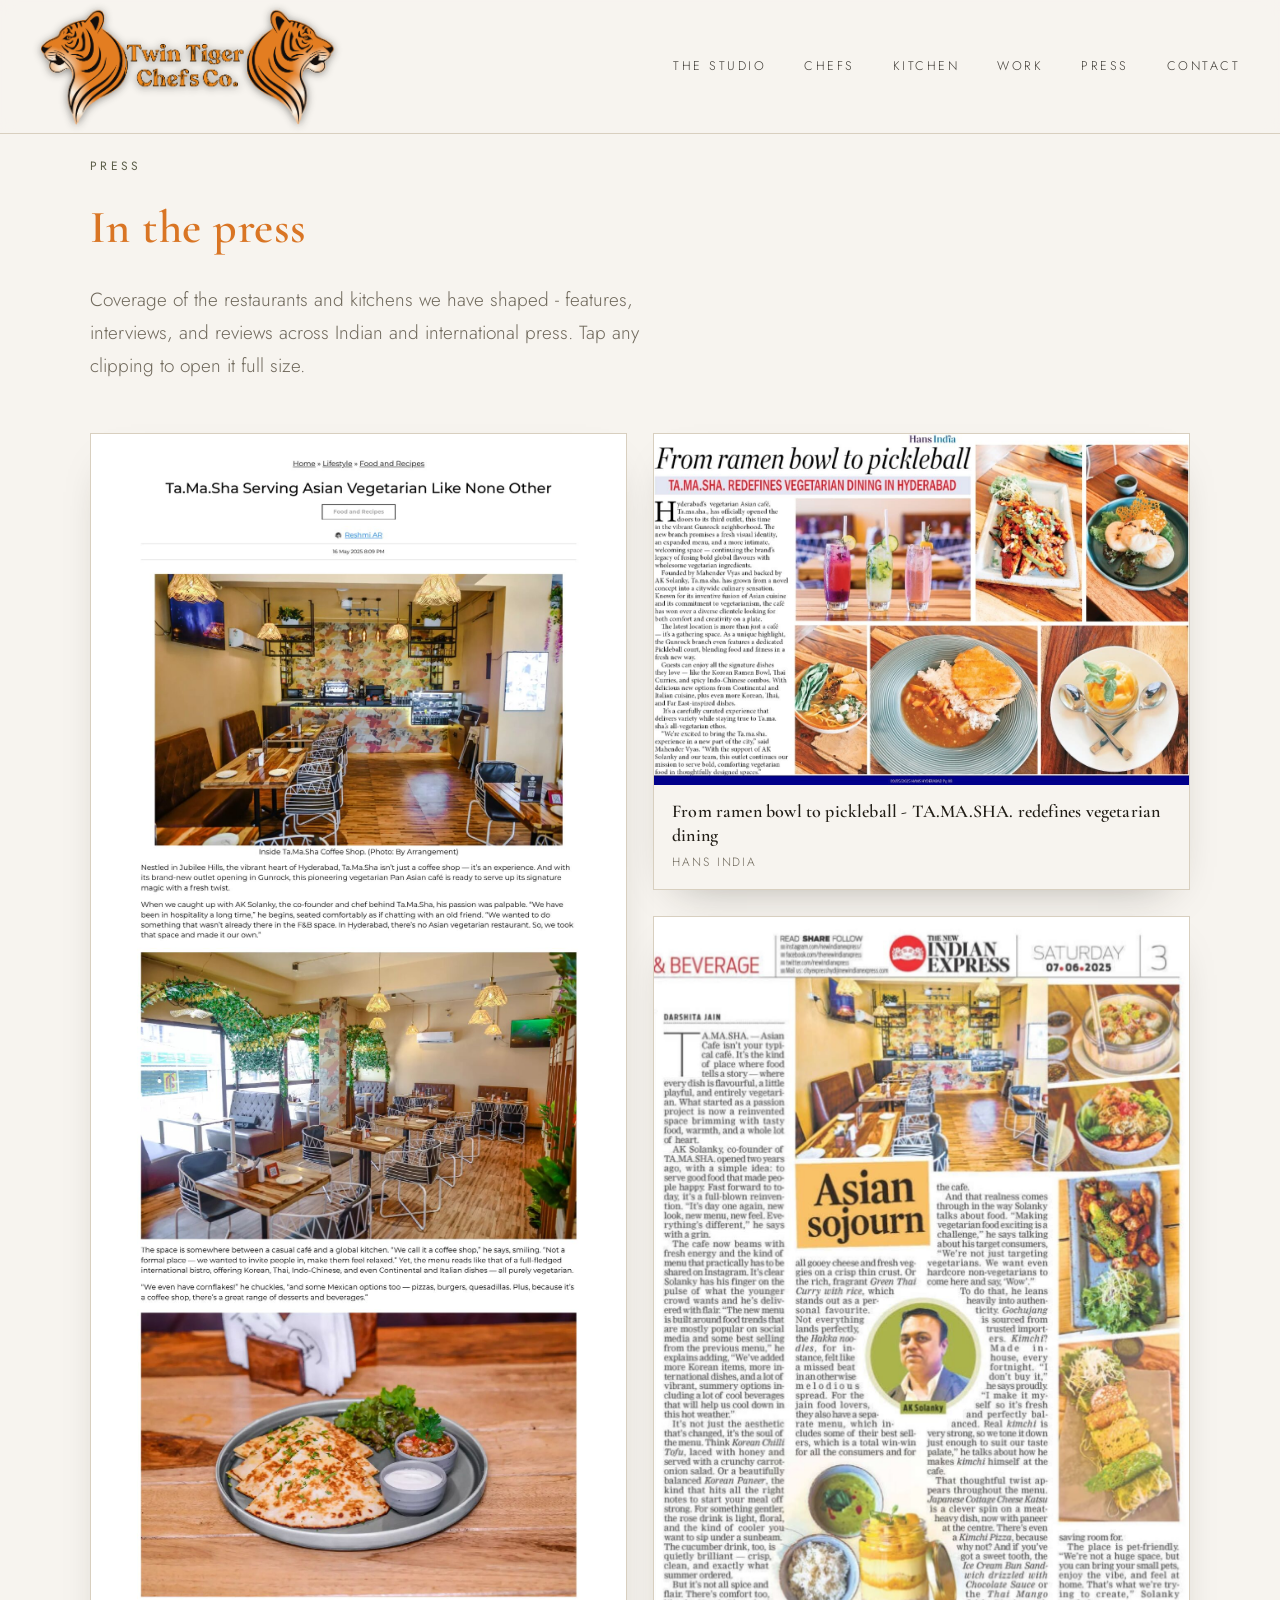
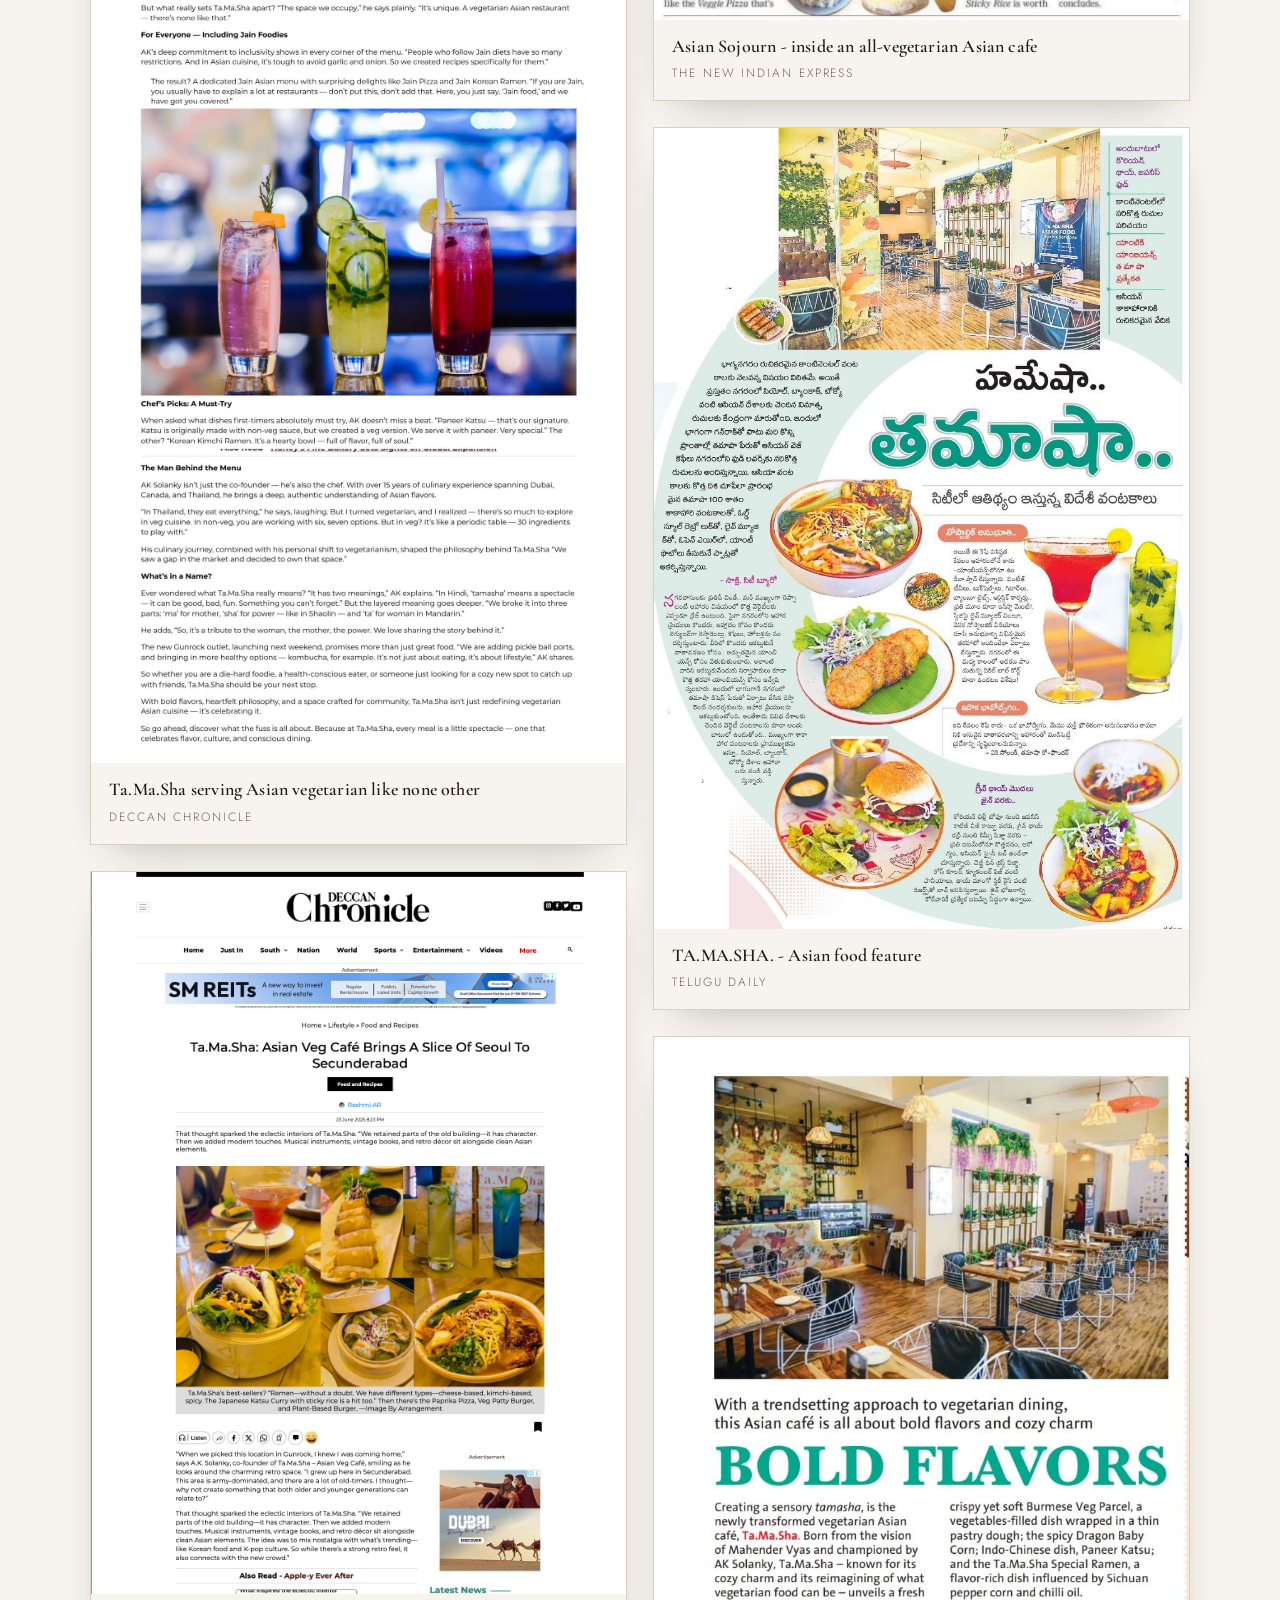
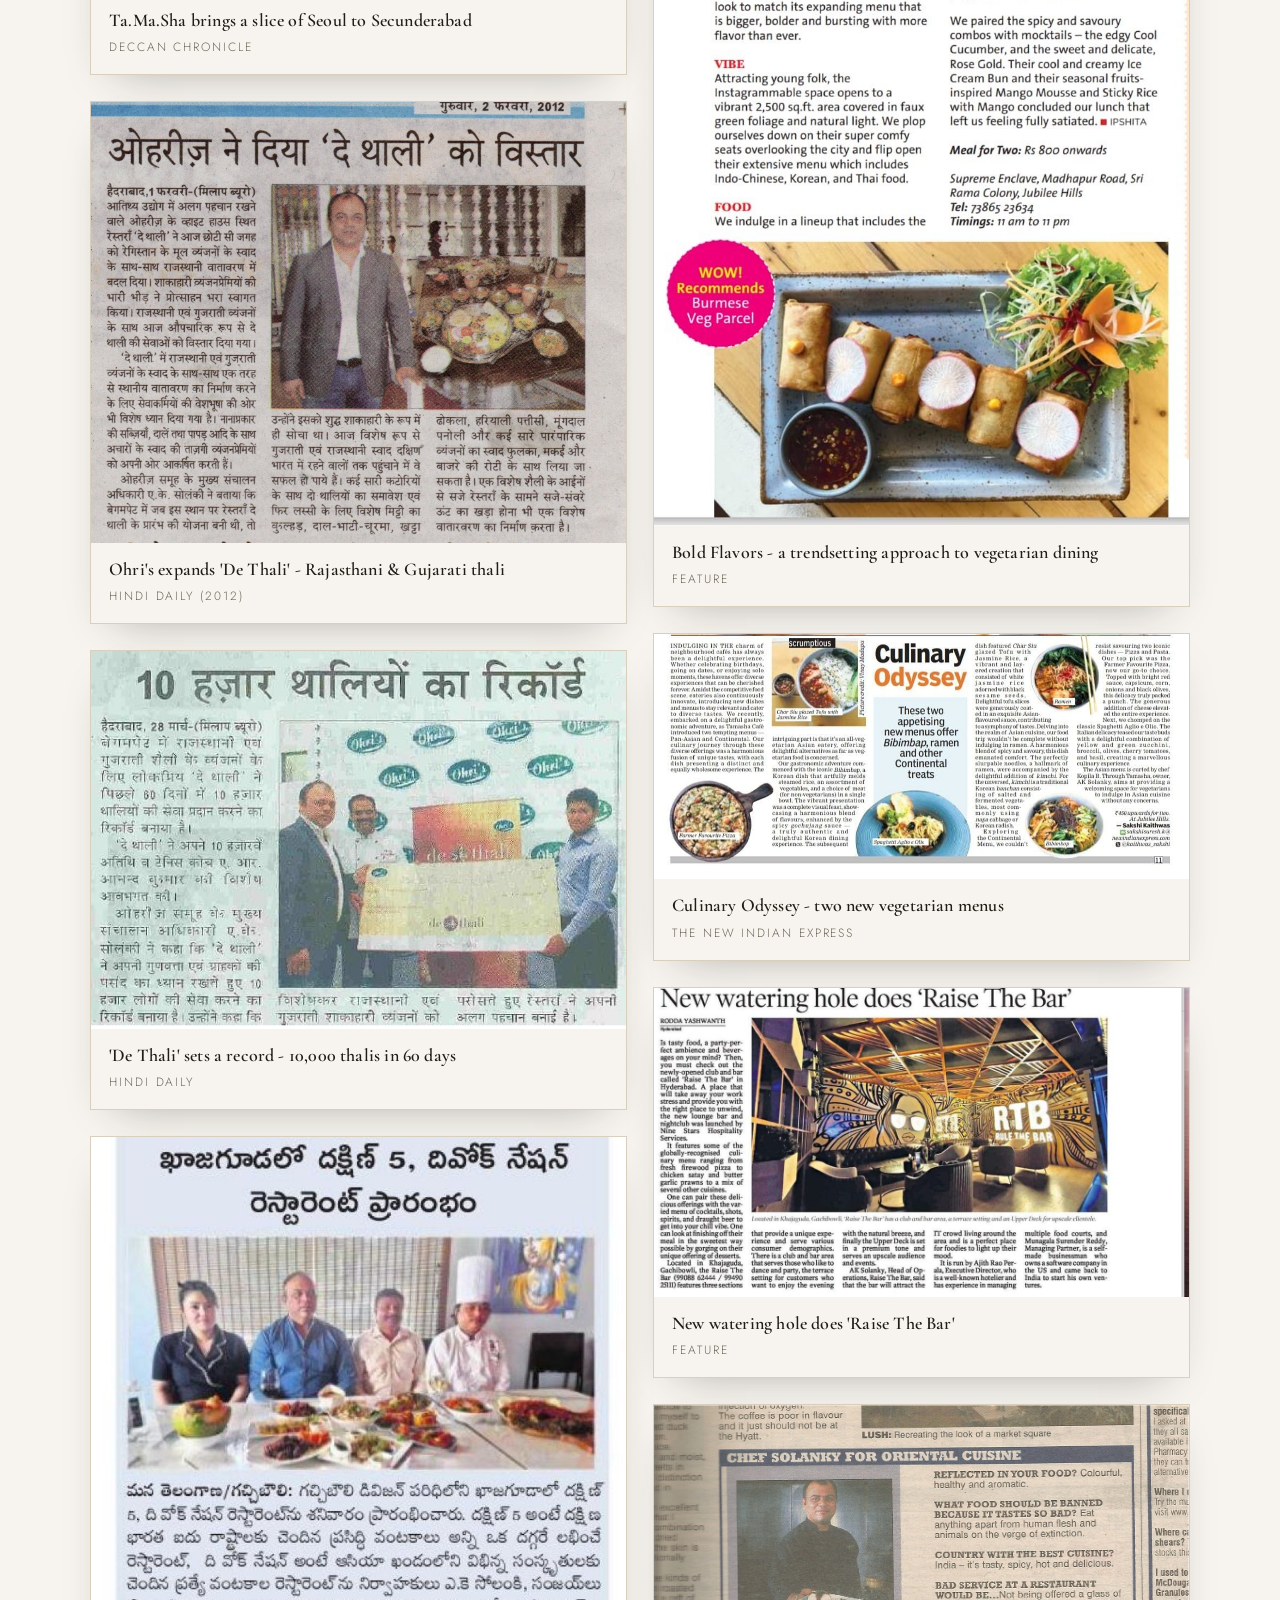
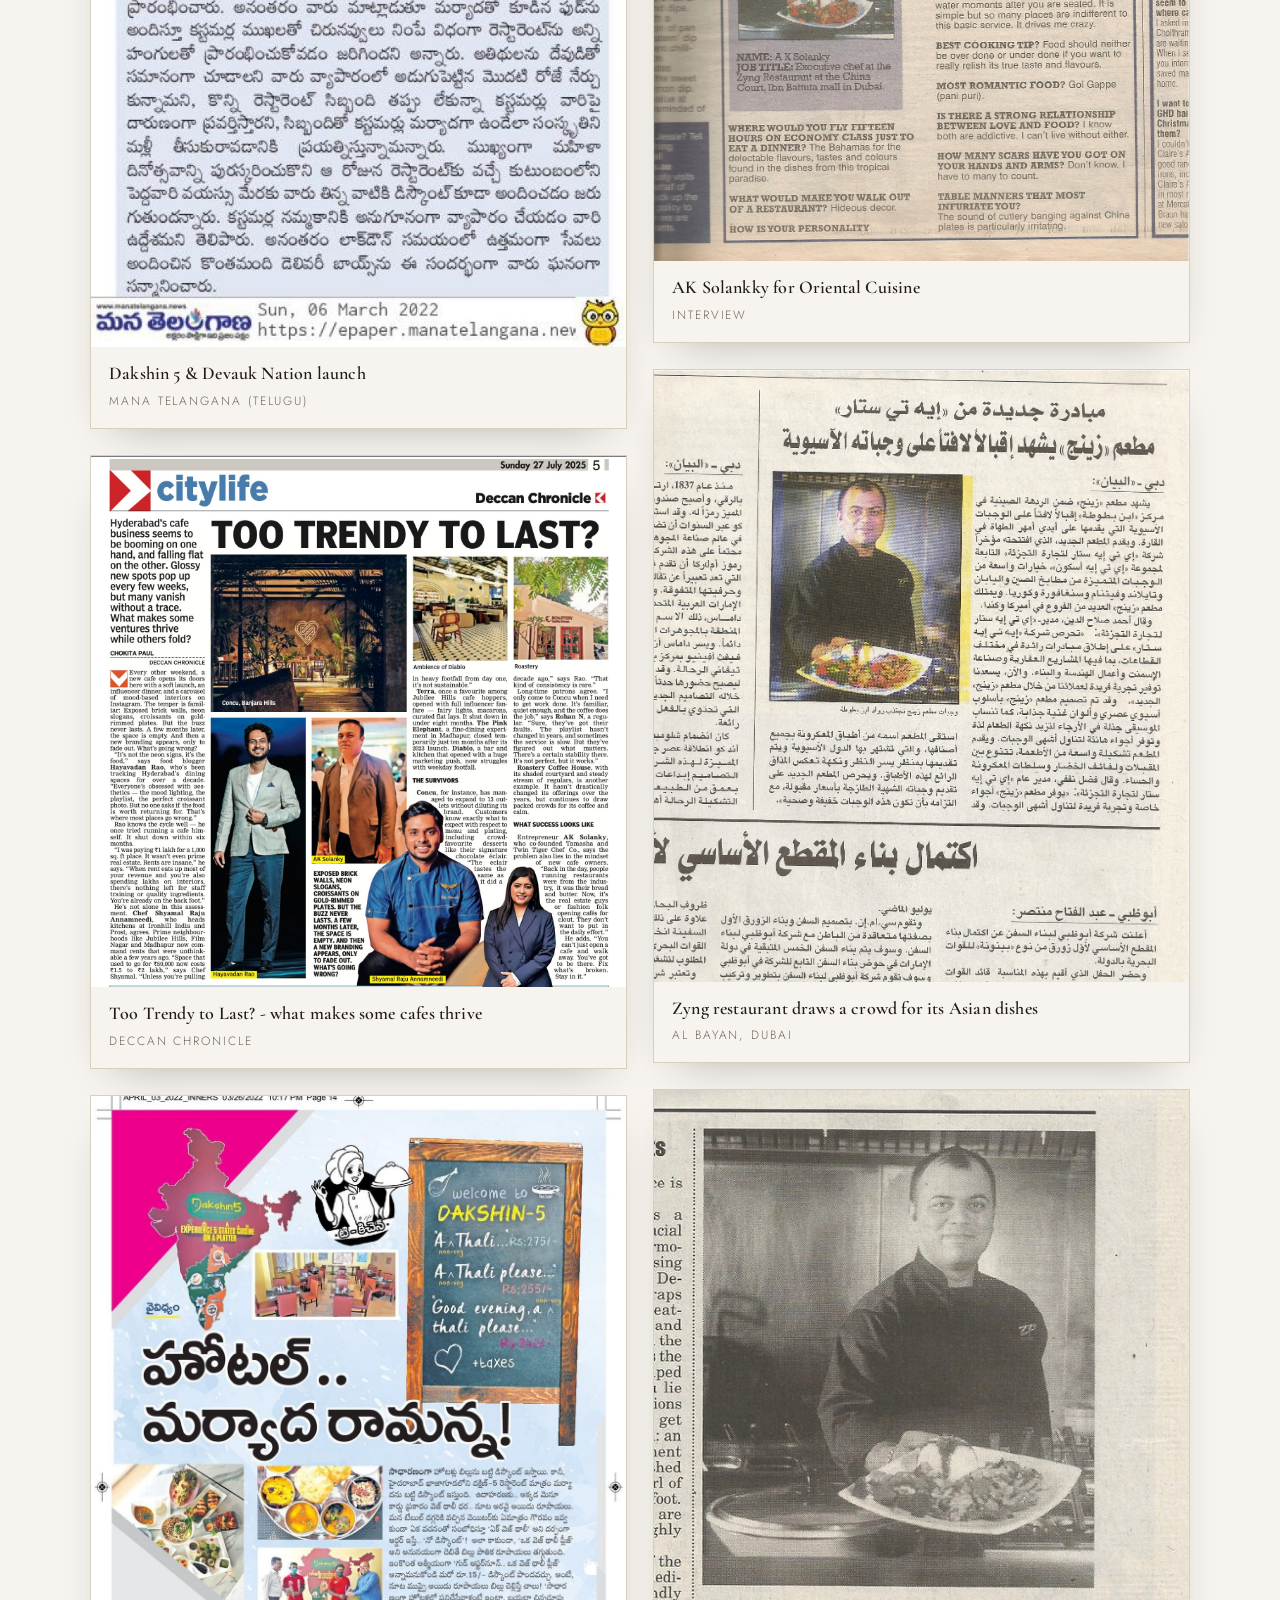
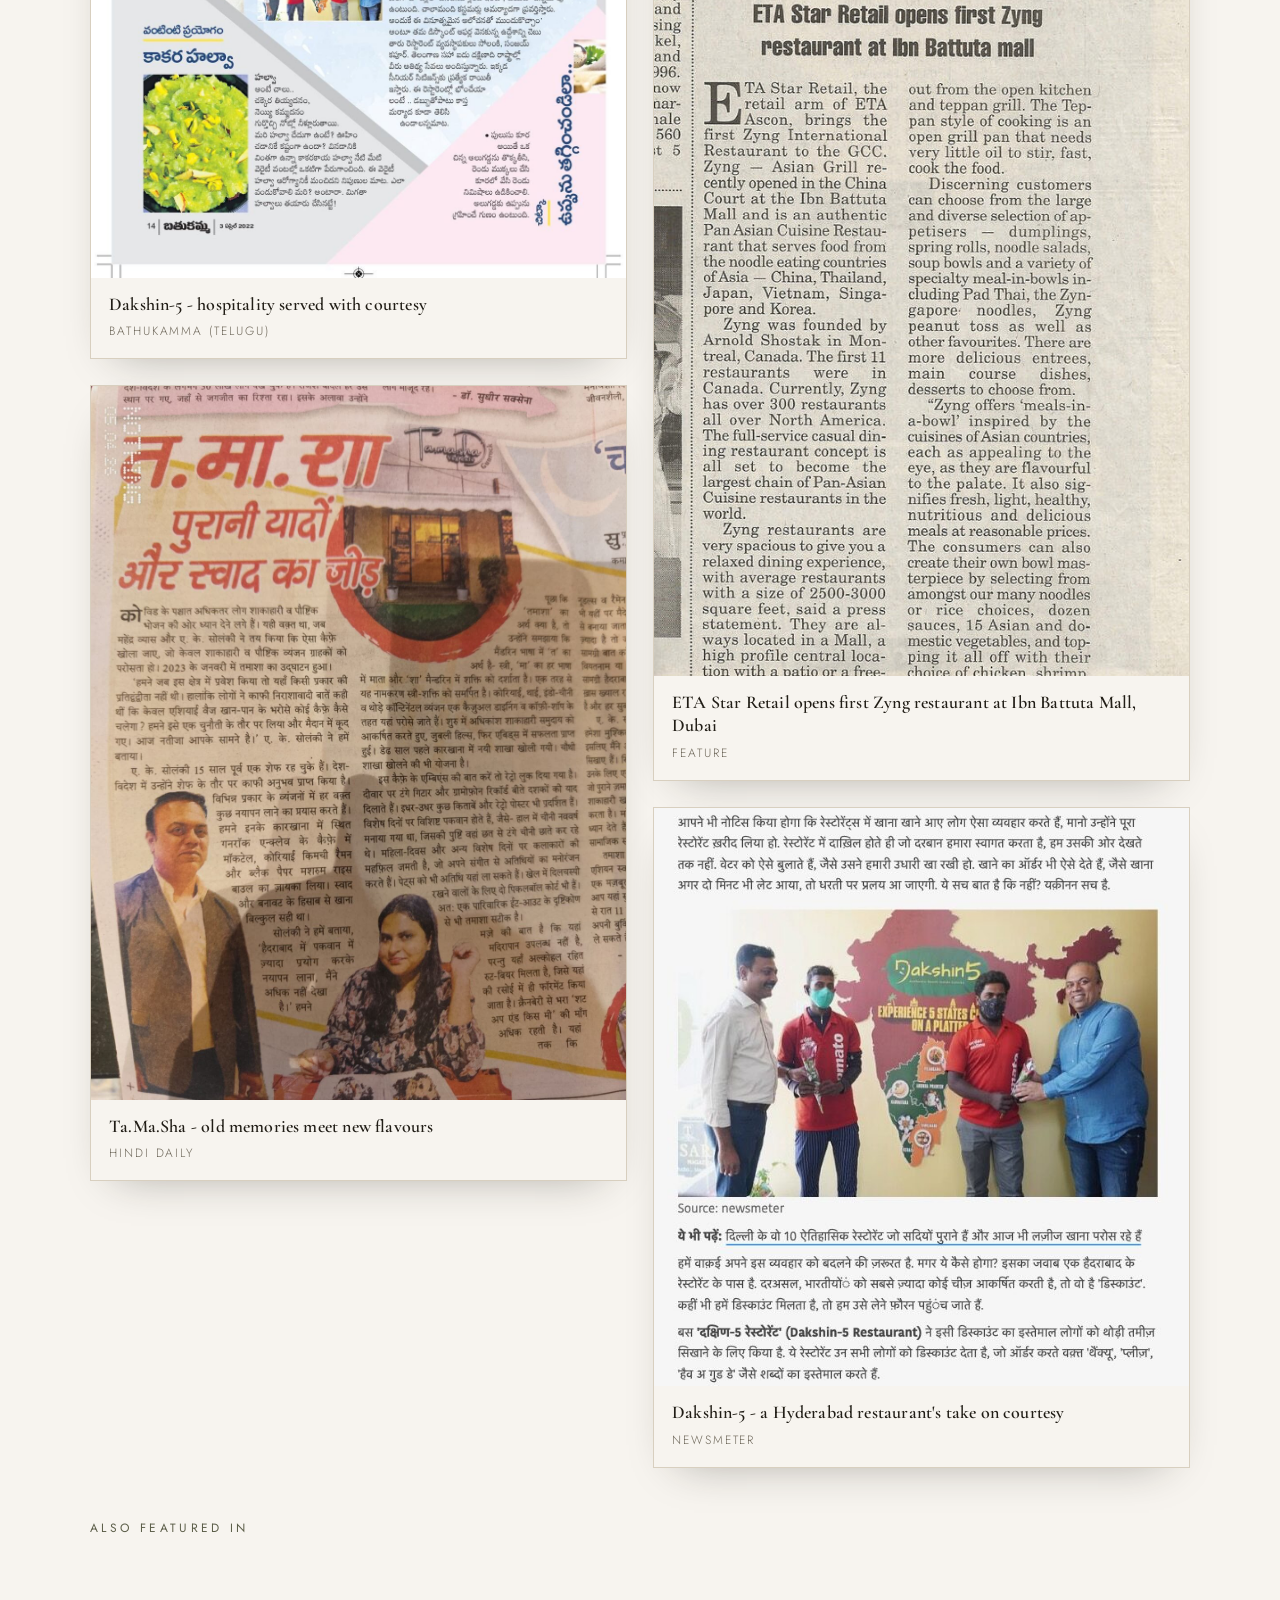
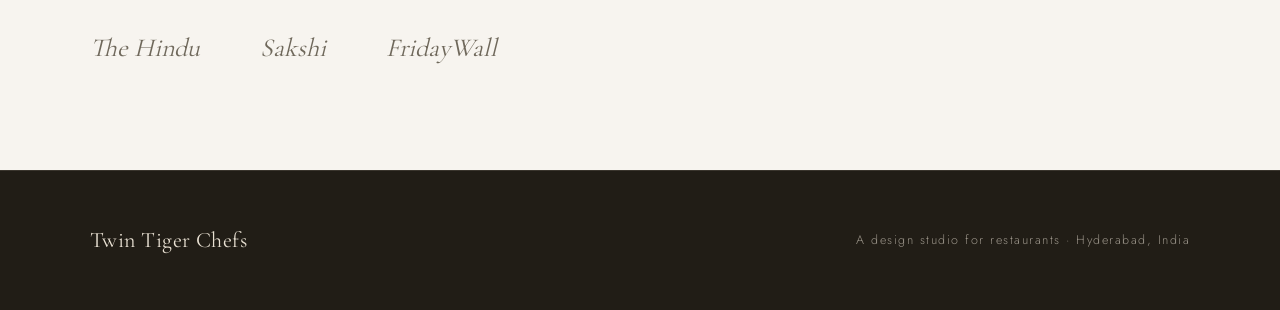
==== commit 64de91ef: "Update press.html" ====
--- a/press.html
+++ b/press.html
@@ -21,7 +21,8 @@
 <!-- ===== NAV ===== -->
 <header class="nav solid" id="nav">
   <a href="index.html#top" class="brand" aria-label="Twin Tiger Chefs"><img src="assets/logo.png" alt="Twin Tiger Chefs" class="brand-logo"></a>
-  <nav class="navlinks">
+  <button class="navtoggle" type="button" aria-label="Open menu" aria-expanded="false" aria-controls="navlinks"><span class="bar"></span><span class="bar"></span><span class="bar"></span></button>
+  <nav class="navlinks" id="navlinks">
     <a href="index.html#studio">The Studio</a>
     <div class="navdrop">
       <a href="index.html#tina" class="navdrop-top">Chefs</a>
@@ -147,6 +148,21 @@
   document.querySelectorAll('.reveal').forEach(function(el){io.observe(el);});
   window.addEventListener('load',function(){setTimeout(function(){document.querySelectorAll('.reveal:not(.in)').forEach(function(el){el.classList.add('in');});},1200);});
 }
+
+// Mobile nav hamburger toggle
+(function(){
+  var nav=document.getElementById('nav');
+  if(!nav) return;
+  var toggle=nav.querySelector('.navtoggle');
+  var links=nav.querySelector('.navlinks');
+  if(!toggle||!links) return;
+  function close(){nav.classList.remove('open');toggle.setAttribute('aria-expanded','false');}
+  function open(){nav.classList.add('open');toggle.setAttribute('aria-expanded','true');}
+  toggle.addEventListener('click',function(){nav.classList.contains('open')?close():open();});
+  links.addEventListener('click',function(e){if(e.target.closest('a'))close();});
+  document.addEventListener('keydown',function(e){if(e.key==='Escape')close();});
+  window.addEventListener('resize',function(){if(window.innerWidth>860)close();});
+})();
 </script>
 </body>
 </html>
@@ -154,4 +170,3 @@
 
 
 
-
--- a/styles.css
+++ b/styles.css
@@ -164,7 +164,6 @@
   section{padding:88px 0}
   .wrap{padding:0 24px}
   header.nav{padding:8px 24px}
-  .navlinks{display:none}
   .split{grid-template-columns:1fr;gap:40px}
   .split.alt .txt{order:2}.split.alt .media{order:1}
   .split ul{columns:1}
@@ -513,3 +512,52 @@
 .area-name{display:block;font-family:var(--serif);font-size:21px;color:var(--ink);margin-bottom:4px}
 .area-note{font-family:var(--sans);font-size:15px;color:var(--muted)}
 @media(max-width:640px){.client>summary{gap:4px 0;padding:22px 20px}.cintro{flex-basis:100%}.client-body{padding:2px 20px 26px}}
+
+/* ===== Mobile nav (hamburger) — Round 8 ===== */
+.navtoggle{display:none}
+@media(max-width:860px){
+  /* toggle button */
+  .navtoggle{
+    display:inline-flex;flex-direction:column;justify-content:center;gap:5px;
+    width:44px;height:44px;padding:10px;margin:0;border:0;background:transparent;
+    cursor:pointer;-webkit-tap-highlight-color:transparent;
+  }
+  .navtoggle .bar{display:block;width:24px;height:2px;background:#fff;border-radius:2px;
+    transition:transform .28s ease,opacity .2s ease,background .5s}
+  header.nav.solid .navtoggle .bar{background:var(--ink)}
+  header.nav.open .navtoggle .bar{background:var(--ink)}
+  header.nav.open .navtoggle .bar:nth-child(1){transform:translateY(7px) rotate(45deg)}
+  header.nav.open .navtoggle .bar:nth-child(2){opacity:0}
+  header.nav.open .navtoggle .bar:nth-child(3){transform:translateY(-7px) rotate(-45deg)}
+
+  /* keep header readable while the menu is open */
+  header.nav.open{background:var(--bone);backdrop-filter:blur(8px)}
+  header.nav.open .brand{color:var(--ink)}
+
+  /* the links become a drop panel under the fixed header */
+  .navlinks{
+    display:flex;flex-direction:column;gap:0;
+    position:absolute;top:100%;left:0;right:0;
+    background:var(--bone);backdrop-filter:blur(8px);
+    border-top:2px solid var(--brand);border-bottom:1px solid var(--line);
+    box-shadow:0 18px 40px -24px rgba(33,29,22,.5);
+    padding:6px 24px 18px;
+    opacity:0;visibility:hidden;transform:translateY(-8px);
+    transition:opacity .28s ease,transform .28s ease,visibility .28s;
+  }
+  header.nav.open .navlinks{opacity:1;visibility:visible;transform:none}
+  .navlinks a{color:var(--ink);opacity:.9;font-size:14px;letter-spacing:.16em;
+    padding:15px 2px;border-bottom:1px solid var(--line)}
+  .navlinks a:hover{opacity:1}
+
+  /* Chefs dropdown flattens to inline items */
+  .navlinks .navdrop{display:block;position:static}
+  .navlinks .navdrop::after{display:none}
+  .navlinks .navdrop .navdrop-top{display:block;padding:15px 2px;border-bottom:1px solid var(--line)}
+  .navlinks .navdrop-menu{
+    position:static;transform:none;margin:0;display:flex;flex-direction:column;
+    background:transparent;backdrop-filter:none;border:0;box-shadow:none;padding:0;min-width:0;
+  }
+  .navlinks .navdrop-menu a{padding:12px 2px 12px 20px;border-bottom:1px solid var(--line);
+    font-size:12.5px;opacity:.8}
+}
